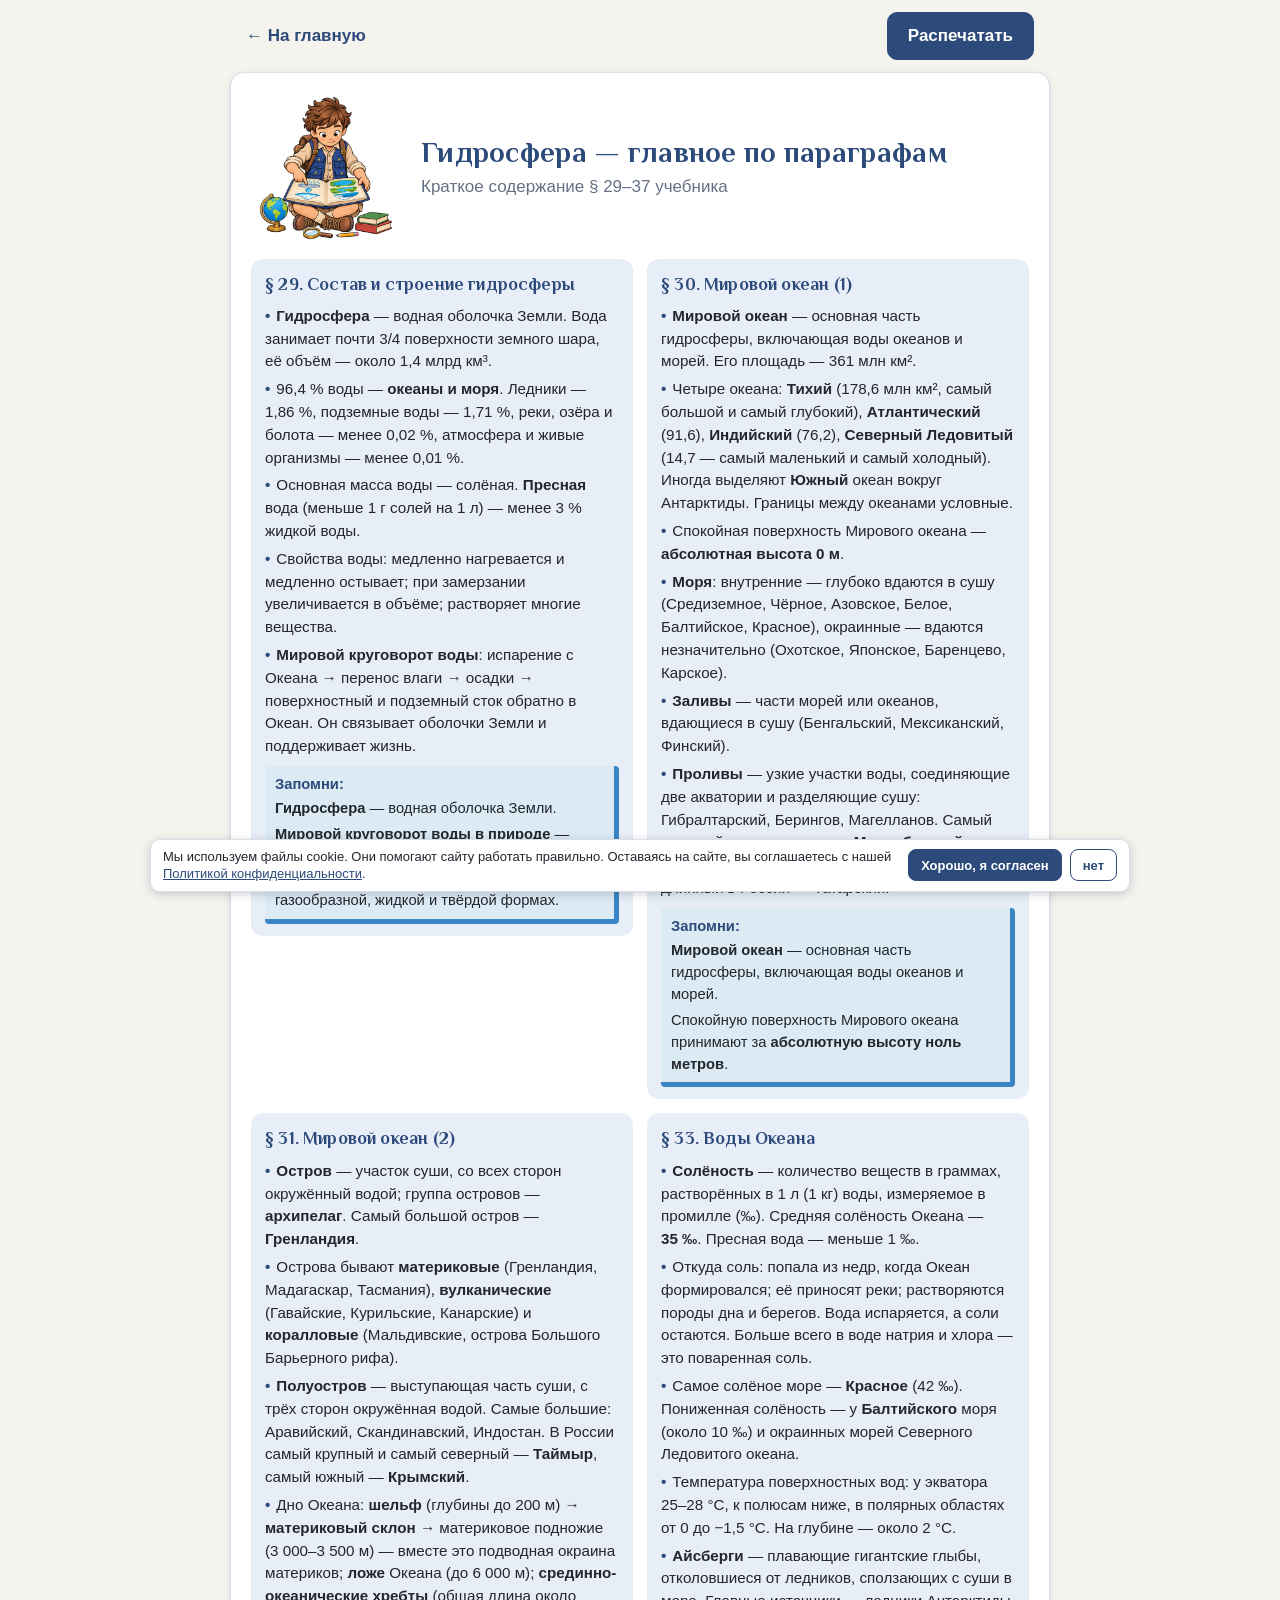
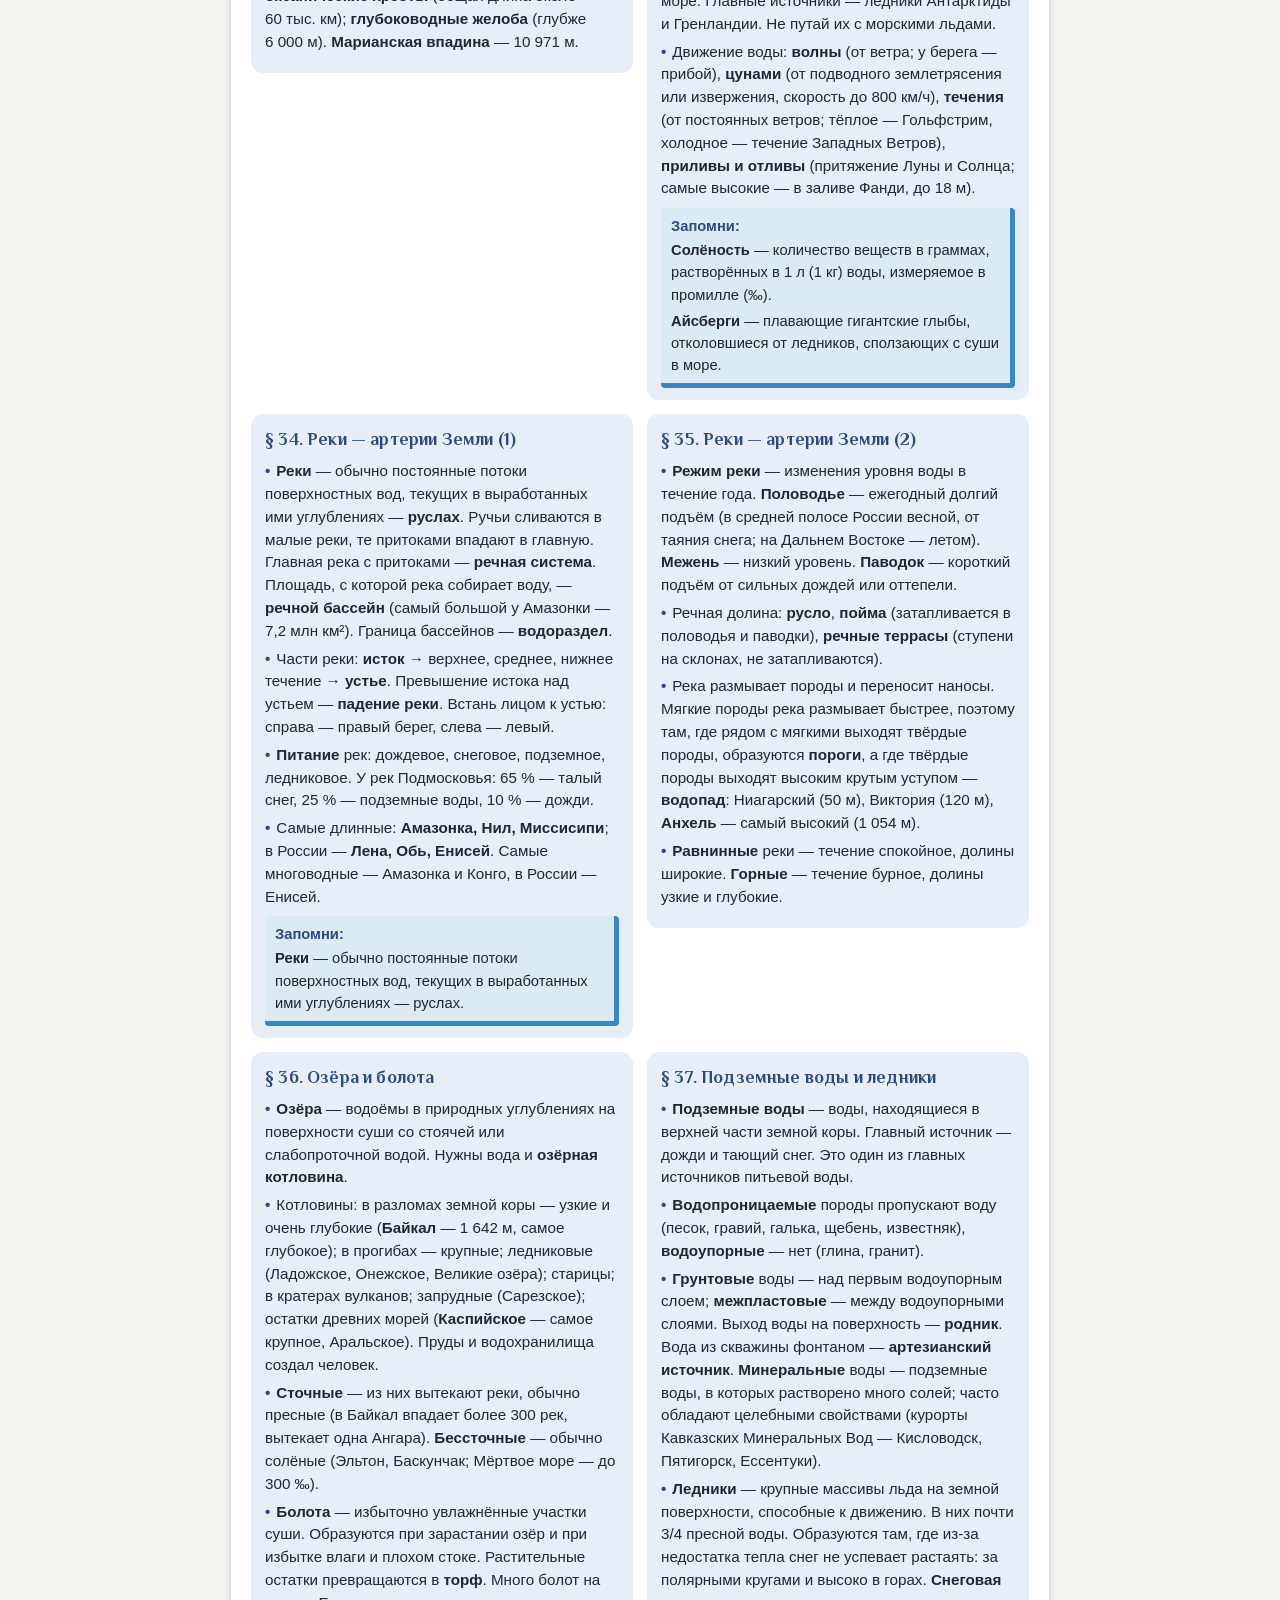
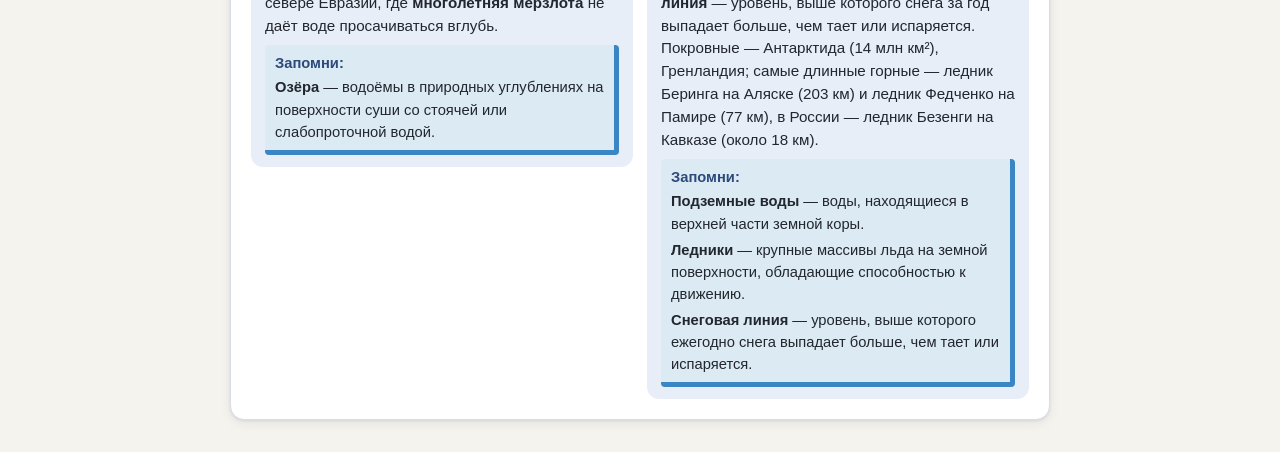
==== pamyatka.html @ 853a3f54 "Add hydrosphere geography trainer - Add static trainer for the "Hydrosphere" textbook chapter, plain" ====
<!DOCTYPE html>
<html lang="ru">
<head>
  <meta charset="utf-8">
  <meta name="viewport" content="width=device-width, initial-scale=1">
  <title>Гидросфера — главное по параграфам</title>
  <link rel="icon" type="image/png" sizes="32x32" href="favicon.png">
  <link rel="icon" type="image/svg+xml" href="favicon.svg">
  <link rel="stylesheet" href="css/style.css">
</head>
<body data-page="pamyatka">
  <div class="memo-bar">
    <a class="back-link" href="index.html">← На главную</a>
    <button type="button" class="btn primary" id="memo-print">Распечатать</button>
  </div>

  <main class="memo">
    <header class="memo-head">
      <img class="memo-pic" src="images/boy-study.png" alt="Мальчик-путешественник изучает атлас" width="480" height="480">
      <div>
        <h1>Гидросфера — главное по параграфам</h1>
        <p class="memo-sub">Краткое содержание § 29–37 учебника</p>
      </div>
    </header>

    <div class="memo-grid">
      <section class="memo-sec">
        <h2>§ 29. Состав и строение гидросферы</h2>
        <ul class="memo-list">
          <li><b>Гидросфера</b> — водная оболочка Земли. Вода занимает почти 3/4 поверхности земного шара, её объём — около 1,4&nbsp;млрд км³.</li>
          <li>96,4&nbsp;% воды — <b>океаны и моря</b>. Ледники — 1,86&nbsp;%, подземные воды — 1,71&nbsp;%, реки, озёра и болота — менее 0,02&nbsp;%, атмосфера и живые организмы — менее 0,01&nbsp;%.</li>
          <li>Основная масса воды — солёная. <b>Пресная</b> вода (меньше 1&nbsp;г солей на 1&nbsp;л) — менее 3&nbsp;% жидкой воды.</li>
          <li>Свойства воды: медленно нагревается и медленно остывает; при замерзании увеличивается в объёме; растворяет многие вещества.</li>
          <li><b>Мировой круговорот воды</b>: испарение с Океана → перенос влаги → осадки → поверхностный и подземный сток обратно в Океан. Он связывает оболочки Земли и поддерживает жизнь.</li>
        </ul>
        <div class="memo-defs">
          <p class="memo-defs-label">Запомни:</p>
          <p><b>Гидросфера</b> — водная оболочка Земли.</p>
          <p><b>Мировой круговорот воды в природе</b> — непрерывное перемещение воды в атмосфере, гидросфере, биосфере и земной коре в газообразной, жидкой и твёрдой формах.</p>
        </div>
      </section>
      <section class="memo-sec">
        <h2>§ 30. Мировой океан (1)</h2>
        <ul class="memo-list">
          <li><b>Мировой океан</b> — основная часть гидросферы, включающая воды океанов и морей. Его площадь — 361&nbsp;млн км².</li>
          <li>Четыре океана: <b>Тихий</b> (178,6&nbsp;млн км², самый большой и самый глубокий), <b>Атлантический</b> (91,6), <b>Индийский</b> (76,2), <b>Северный Ледовитый</b> (14,7 — самый маленький и самый холодный). Иногда выделяют <b>Южный</b> океан вокруг Антарктиды. Границы между океанами условные.</li>
          <li>Спокойная поверхность Мирового океана — <b>абсолютная высота 0&nbsp;м</b>.</li>
          <li><b>Моря</b>: внутренние — глубоко вдаются в сушу (Средиземное, Чёрное, Азовское, Белое, Балтийское, Красное), окраинные — вдаются незначительно (Охотское, Японское, Баренцево, Карское).</li>
          <li><b>Заливы</b> — части морей или океанов, вдающиеся в сушу (Бенгальский, Мексиканский, Финский).</li>
          <li><b>Проливы</b> — узкие участки воды, соединяющие две акватории и разделяющие сушу: Гибралтарский, Берингов, Магелланов. Самый длинный пролив в мире — <b>Мозамбикский</b>, самый широкий — <b>пролив Дрейка</b>; самый длинный в России — Татарский.</li>
        </ul>
        <div class="memo-defs">
          <p class="memo-defs-label">Запомни:</p>
          <p><b>Мировой океан</b> — основная часть гидросферы, включающая воды океанов и морей.</p>
          <p>Спокойную поверхность Мирового океана принимают за <b>абсолютную высоту ноль метров</b>.</p>
        </div>
      </section>
      <section class="memo-sec">
        <h2>§ 31. Мировой океан (2)</h2>
        <ul class="memo-list">
          <li><b>Остров</b> — участок суши, со всех сторон окружённый водой; группа островов — <b>архипелаг</b>. Самый большой остров — <b>Гренландия</b>.</li>
          <li>Острова бывают <b>материковые</b> (Гренландия, Мадагаскар, Тасмания), <b>вулканические</b> (Гавайские, Курильские, Канарские) и <b>коралловые</b> (Мальдивские, острова Большого Барьерного рифа).</li>
          <li><b>Полуостров</b> — выступающая часть суши, с трёх сторон окружённая водой. Самые большие: Аравийский, Скандинавский, Индостан. В России самый крупный и самый северный — <b>Таймыр</b>, самый южный — <b>Крымский</b>.</li>
          <li>Дно Океана: <b>шельф</b> (глубины до 200&nbsp;м) → <b>материковый склон</b> → материковое подножие (3&nbsp;000–3&nbsp;500&nbsp;м) — вместе это подводная окраина материков; <b>ложе</b> Океана (до 6&nbsp;000&nbsp;м); <b>срединно-океанические хребты</b> (общая длина около 60&nbsp;тыс. км); <b>глубоководные желоба</b> (глубже 6&nbsp;000&nbsp;м). <b>Марианская впадина</b> — 10&nbsp;971&nbsp;м.</li>
        </ul>
      </section>
      <section class="memo-sec">
        <h2>§ 33. Воды Океана</h2>
        <ul class="memo-list">
          <li><b>Солёность</b> — количество веществ в граммах, растворённых в 1&nbsp;л (1 кг) воды, измеряемое в промилле (‰). Средняя солёность Океана — <b>35&nbsp;‰</b>. Пресная вода — меньше 1&nbsp;‰.</li>
          <li>Откуда соль: попала из недр, когда Океан формировался; её приносят реки; растворяются породы дна и берегов. Вода испаряется, а соли остаются. Больше всего в воде натрия и хлора — это поваренная соль.</li>
          <li>Самое солёное море — <b>Красное</b> (42&nbsp;‰). Пониженная солёность — у <b>Балтийского</b> моря (около 10&nbsp;‰) и окраинных морей Северного Ледовитого океана.</li>
          <li>Температура поверхностных вод: у экватора 25–28&nbsp;°C, к полюсам ниже, в полярных областях от 0 до −1,5&nbsp;°C. На глубине — около 2&nbsp;°C.</li>
          <li><b>Айсберги</b> — плавающие гигантские глыбы, отколовшиеся от ледников, сползающих с суши в море. Главные источники — ледники Антарктиды и Гренландии. Не путай их с морскими льдами.</li>
          <li>Движение воды: <b>волны</b> (от ветра; у берега — прибой), <b>цунами</b> (от подводного землетрясения или извержения, скорость до 800&nbsp;км/ч), <b>течения</b> (от постоянных ветров; тёплое — Гольфстрим, холодное — течение Западных Ветров), <b>приливы и отливы</b> (притяжение Луны и Солнца; самые высокие — в заливе Фанди, до 18&nbsp;м).</li>
        </ul>
        <div class="memo-defs">
          <p class="memo-defs-label">Запомни:</p>
          <p><b>Солёность</b> — количество веществ в граммах, растворённых в 1&nbsp;л (1&nbsp;кг) воды, измеряемое в промилле (‰).</p>
          <p><b>Айсберги</b> — плавающие гигантские глыбы, отколовшиеся от ледников, сползающих с суши в море.</p>
        </div>
      </section>
      <section class="memo-sec">
        <h2>§ 34. Реки — артерии Земли (1)</h2>
        <ul class="memo-list">
          <li><b>Реки</b> — обычно постоянные потоки поверхностных вод, текущих в выработанных ими углублениях — <b>руслах</b>. Ручьи сливаются в малые реки, те притоками впадают в главную. Главная река с притоками — <b>речная система</b>. Площадь, с которой река собирает воду, — <b>речной бассейн</b> (самый большой у Амазонки — 7,2&nbsp;млн км²). Граница бассейнов — <b>водораздел</b>.</li>
          <li>Части реки: <b>исток</b> → верхнее, среднее, нижнее течение → <b>устье</b>. Превышение истока над устьем — <b>падение реки</b>. Встань лицом к устью: справа — правый берег, слева — левый.</li>
          <li><b>Питание</b> рек: дождевое, снеговое, подземное, ледниковое. У рек Подмосковья: 65&nbsp;% — талый снег, 25&nbsp;% — подземные воды, 10&nbsp;% — дожди.</li>
          <li>Самые длинные: <b>Амазонка, Нил, Миссисипи</b>; в России — <b>Лена, Обь, Енисей</b>. Самые многоводные — Амазонка и Конго, в России — Енисей.</li>
        </ul>
        <div class="memo-defs">
          <p class="memo-defs-label">Запомни:</p>
          <p><b>Реки</b> — обычно постоянные потоки поверхностных вод, текущих в выработанных ими углублениях — руслах.</p>
        </div>
      </section>
      <section class="memo-sec">
        <h2>§ 35. Реки — артерии Земли (2)</h2>
        <ul class="memo-list">
          <li><b>Режим реки</b> — изменения уровня воды в течение года. <b>Половодье</b> — ежегодный долгий подъём (в средней полосе России весной, от таяния снега; на Дальнем Востоке — летом). <b>Межень</b> — низкий уровень. <b>Паводок</b> — короткий подъём от сильных дождей или оттепели.</li>
          <li>Речная долина: <b>русло</b>, <b>пойма</b> (затапливается в половодья и паводки), <b>речные террасы</b> (ступени на склонах, не затапливаются).</li>
          <li>Река размывает породы и переносит наносы. Мягкие породы река размывает быстрее, поэтому там, где рядом с мягкими выходят твёрдые породы, образуются <b>пороги</b>, а где твёрдые породы выходят высоким крутым уступом — <b>водопад</b>: Ниагарский (50&nbsp;м), Виктория (120&nbsp;м), <b>Анхель</b> — самый высокий (1&nbsp;054&nbsp;м).</li>
          <li><b>Равнинные</b> реки — течение спокойное, долины широкие. <b>Горные</b> — течение бурное, долины узкие и глубокие.</li>
        </ul>
      </section>
      <section class="memo-sec">
        <h2>§ 36. Озёра и болота</h2>
        <ul class="memo-list">
          <li><b>Озёра</b> — водоёмы в природных углублениях на поверхности суши со стоячей или слабопроточной водой. Нужны вода и <b>озёрная котловина</b>.</li>
          <li>Котловины: в разломах земной коры — узкие и очень глубокие (<b>Байкал</b> — 1&nbsp;642&nbsp;м, самое глубокое); в прогибах — крупные; ледниковые (Ладожское, Онежское, Великие озёра); старицы; в кратерах вулканов; запрудные (Сарезское); остатки древних морей (<b>Каспийское</b> — самое крупное, Аральское). Пруды и водохранилища создал человек.</li>
          <li><b>Сточные</b> — из них вытекают реки, обычно пресные (в Байкал впадает более 300 рек, вытекает одна Ангара). <b>Бессточные</b> — обычно солёные (Эльтон, Баскунчак; Мёртвое море — до 300&nbsp;‰).</li>
          <li><b>Болота</b> — избыточно увлажнённые участки суши. Образуются при зарастании озёр и при избытке влаги и плохом стоке. Растительные остатки превращаются в <b>торф</b>. Много болот на севере Евразии, где <b>многолетняя мерзлота</b> не даёт воде просачиваться вглубь.</li>
        </ul>
        <div class="memo-defs">
          <p class="memo-defs-label">Запомни:</p>
          <p><b>Озёра</b> — водоёмы в природных углублениях на поверхности суши со стоячей или слабопроточной водой.</p>
        </div>
      </section>
      <section class="memo-sec">
        <h2>§ 37. Подземные воды и ледники</h2>
        <ul class="memo-list">
          <li><b>Подземные воды</b> — воды, находящиеся в верхней части земной коры. Главный источник — дожди и тающий снег. Это один из главных источников питьевой воды.</li>
          <li><b>Водопроницаемые</b> породы пропускают воду (песок, гравий, галька, щебень, известняк), <b>водоупорные</b> — нет (глина, гранит).</li>
          <li><b>Грунтовые</b> воды — над первым водоупорным слоем; <b>межпластовые</b> — между водоупорными слоями. Выход воды на поверхность — <b>родник</b>. Вода из скважины фонтаном — <b>артезианский источник</b>. <b>Минеральные</b> воды — подземные воды, в которых растворено много солей; часто обладают целебными свойствами (курорты Кавказских Минеральных Вод — Кисловодск, Пятигорск, Ессентуки).</li>
          <li><b>Ледники</b> — крупные массивы льда на земной поверхности, способные к движению. В них почти 3/4 пресной воды. Образуются там, где из-за недостатка тепла снег не успевает растаять: за полярными кругами и высоко в горах. <b>Снеговая линия</b> — уровень, выше которого снега за год выпадает больше, чем тает или испаряется. Покровные — Антарктида (14&nbsp;млн км²), Гренландия; самые длинные горные — ледник Беринга на Аляске (203&nbsp;км) и ледник Федченко на Памире (77&nbsp;км), в России — ледник Безенги на Кавказе (около 18&nbsp;км).</li>
        </ul>
        <div class="memo-defs">
          <p class="memo-defs-label">Запомни:</p>
          <p><b>Подземные воды</b> — воды, находящиеся в верхней части земной коры.</p>
          <p><b>Ледники</b> — крупные массивы льда на земной поверхности, обладающие способностью к движению.</p>
          <p><b>Снеговая линия</b> — уровень, выше которого ежегодно снега выпадает больше, чем тает или испаряется.</p>
        </div>
      </section>
    </div>
  </main>

  <script src="js/common.js"></script>
  <script src="js/analytics.js"></script>
  <script>
    document.getElementById('memo-print').addEventListener('click', function () { window.print(); });
  </script>
</body>
</html>
---- css/style.css ----
:root {
  --accent: #2c4a7a;
  --accent-dark: #1f3659;
  --accent-soft: #e8eef8;
  --bg: #f5f3ee;
  --card: #ffffff;
  --text: #22262e;
  --muted: #667085;
  --border: #d9dde5;
  --green: #2e7d32;
  --green-bg: #e6f4e7;
  --red: #c62828;
  --red-bg: #fbe9e9;
  --shadow: 0 1px 3px rgba(30, 40, 60, .10), 0 4px 12px rgba(30, 40, 60, .06);
}

/* Заголовочный шрифт Philosopher (SIL Open Font License), лежит в fonts/ — работает без интернета и в печати */
@font-face {
  font-family: 'Philosopher';
  font-style: normal;
  font-weight: 700;
  font-display: swap;
  src: url(../fonts/philosopher-700-cyrillic.woff2) format('woff2');
  unicode-range: U+0301, U+0400-045F, U+0490-0491, U+04B0-04B1, U+2116;
}
@font-face {
  font-family: 'Philosopher';
  font-style: normal;
  font-weight: 700;
  font-display: swap;
  src: url(../fonts/philosopher-700-latin.woff2) format('woff2');
  unicode-range: U+0000-00FF, U+0131, U+0152-0153, U+02BB-02BC, U+02C6, U+02DA, U+02DC, U+0304, U+0308, U+0329, U+2000-206F, U+20AC, U+2122, U+2191, U+2193, U+2212, U+2215, U+FEFF, U+FFFD;
}

* { box-sizing: border-box; }

html { -webkit-text-size-adjust: 100%; }

body {
  margin: 0;
  background: var(--bg);
  color: var(--text);
  font: 17px/1.5 -apple-system, BlinkMacSystemFont, "Segoe UI", Roboto, "Helvetica Neue", Arial, sans-serif;
  overflow-wrap: anywhere;
}

[hidden] { display: none !important; }

/* Все заголовки — шрифтом Philosopher */
h1, h2, h3, .menu-title, .result-grade {
  font-family: 'Philosopher', Georgia, 'Times New Roman', serif;
  font-weight: 700;
  letter-spacing: .01em;
}

.wrap { max-width: 980px; margin: 0 auto; padding: 0 16px; }

.site-header { background: var(--accent); color: #fff; padding: 22px 0 18px; margin-bottom: 24px; }
.site-header h1 { margin: 0; font-size: 1.6rem; line-height: 1.25; }
.subtitle { margin: 4px 0 0; opacity: .85; font-size: .95rem; }

main.wrap { padding-bottom: 32px; }

/* ---------- Кнопки ---------- */
.btn {
  min-height: 44px;
  padding: 10px 20px;
  border: 1px solid var(--accent);
  border-radius: 10px;
  background: #fff;
  color: var(--accent);
  font: inherit;
  font-weight: 600;
  cursor: pointer;
  touch-action: manipulation;
}
.btn:hover { background: var(--accent-soft); }
.btn.primary { background: var(--accent); color: #fff; }
.btn.primary:hover { background: var(--accent-dark); }
.btn.ghost { border-color: transparent; background: transparent; padding-left: 8px; padding-right: 12px; }
.btn.ghost:hover { background: var(--accent-soft); }
.btn:focus-visible, .option:focus-visible, .cell:focus-visible, .menu-card:focus-visible {
  outline: 3px solid rgba(44, 74, 122, .45);
  outline-offset: 2px;
}

/* ---------- Меню ---------- */
.menu {
  position: relative;
  display: flex; align-items: center; justify-content: flex-end;
  min-height: 440px;
  min-height: max(440px, calc(100vh - 170px));
  min-height: max(440px, calc(100svh - 170px));
  max-height: 760px;
  padding: 24px;
  border-radius: 14px;
  overflow: hidden;
  box-shadow: var(--shadow);
  background: #b9c7dc;
}
.hero {
  position: absolute; inset: 0; z-index: 0;
  margin: 0;
}
.hero img {
  display: block; width: 100%; height: 100%; margin: 0;
  object-fit: cover; object-position: left center;
}
.menu-cards {
  position: relative; z-index: 1;
  width: 58%;
  display: grid; grid-template-columns: 1fr 1fr; gap: 14px;
}
.menu-card {
  display: flex; flex-direction: column; gap: 8px;
  padding: 22px;
  text-align: left;
  font: inherit; color: inherit;
  background: rgba(255, 255, 255, .86);
  -webkit-backdrop-filter: blur(6px);
  backdrop-filter: blur(6px);
  border: 1px solid var(--border);
  border-left: 5px solid var(--accent);
  border-radius: 14px;
  box-shadow: var(--shadow);
  cursor: pointer;
  transition: transform .12s, box-shadow .12s;
  touch-action: manipulation;
}
.menu-card:hover { background: rgba(255, 255, 255, .94); transform: translateY(-2px); box-shadow: 0 2px 6px rgba(30,40,60,.14), 0 8px 20px rgba(30,40,60,.10); }
.memo-pill {
  grid-column: 1 / -1; justify-self: center;
  display: inline-flex; align-items: center; justify-content: center;
  min-height: 44px; padding: 10px 22px;
  background: rgba(255, 255, 255, .86);
  -webkit-backdrop-filter: blur(6px);
  backdrop-filter: blur(6px);
  border: 1px solid var(--border);
  border-radius: 14px;
  box-shadow: var(--shadow);
  color: var(--accent); font-weight: 700; text-decoration: none;
  transition: transform .12s, box-shadow .12s, background-color .12s;
  touch-action: manipulation;
}
.memo-pill:hover { background: rgba(255, 255, 255, .94); transform: translateY(-2px); box-shadow: 0 2px 6px rgba(30,40,60,.14), 0 8px 20px rgba(30,40,60,.10); }
.memo-pill:focus-visible { outline: 3px solid rgba(44, 74, 122, .45); outline-offset: 2px; }
.menu-title { font-size: 1.15rem; font-weight: 700; color: var(--accent); }
.menu-desc { color: var(--muted); font-size: .95rem; }

/* ---------- Общее для режимов ---------- */
.mode-head { display: flex; align-items: center; gap: 12px; margin-bottom: 12px; flex-wrap: wrap; }
.mode-head h2 { margin: 0; font-size: 1.25rem; color: var(--accent); }
.hint { margin: 0 0 14px; color: var(--muted); font-size: .95rem; }
.section-title { margin: 24px 0 10px; color: var(--accent); }

.card {
  background: var(--card);
  border: 1px solid var(--border);
  border-radius: 14px;
  box-shadow: var(--shadow);
  padding: 20px;
  margin-bottom: 14px;
}

.bar {
  position: sticky; bottom: 0; z-index: 5;
  display: flex; flex-wrap: wrap; gap: 10px; justify-content: center;
  margin: 18px -16px 0;
  padding: 12px 16px calc(12px + env(safe-area-inset-bottom));
  background: rgba(245, 243, 238, .95);
  border-top: 1px solid var(--border);
  backdrop-filter: blur(4px);
}
.bar .btn { flex: 1 1 160px; max-width: 320px; }

.result {
  display: flex; align-items: center; gap: 16px;
  padding: 18px;
  margin-bottom: 16px;
  border-radius: 14px;
  border: 2px solid var(--accent);
  background: var(--accent-soft);
  scroll-margin-top: 12px;
}
.result-knight { flex: 0 0 auto; display: block; width: 140px; max-width: 30%; height: auto; }
.result-body { flex: 1 1 auto; min-width: 0; display: flex; flex-direction: column; gap: 4px; }
.result-top { display: flex; flex-wrap: wrap; align-items: center; gap: 6px 12px; }
.share-btn {
  min-height: 40px;
  padding: 6px 14px;
  background: rgba(255, 255, 255, .75);
  color: var(--accent);
  border: 1px solid var(--accent);
  border-radius: 999px;
  font-size: .95rem;
  white-space: nowrap;
}
.share-btn:hover { background: #fff; }
.result.good .share-btn { color: var(--green); border-color: var(--green); }
.result.low .share-btn { color: var(--red); border-color: var(--red); }
.result-grade { font-size: 2rem; line-height: 1.15; font-weight: 700; color: var(--accent); }
.result-score { font-size: 1.15rem; font-weight: 600; color: var(--accent); }
.result-phrase { font-size: 1rem; color: var(--text); }
.result.good { border-color: var(--green); background: var(--green-bg); }
.result.good .result-grade, .result.good .result-score { color: var(--green); }
.result.low { border-color: var(--red); background: var(--red-bg); }
.result.low .result-grade, .result.low .result-score { color: var(--red); }

/* ---------- Викторина «Выбери определение» ---------- */
.progress-line { display: flex; justify-content: space-between; color: var(--muted); font-size: .95rem; margin-bottom: 6px; }
.progress-track { height: 6px; background: var(--accent-soft); border-radius: 3px; overflow: hidden; margin-bottom: 18px; }
.progress-fill { height: 100%; background: var(--accent); }
.prompt { font-weight: 700; margin-bottom: 18px; }
.prompt-term { font-size: 1.7rem; color: var(--accent); }
.options { display: flex; flex-direction: column; gap: 10px; }
.option {
  display: block; width: 100%;
  min-height: 48px; padding: 12px 14px;
  text-align: left; font: inherit; color: var(--text);
  background: #fff;
  border: 2px solid var(--border);
  border-radius: 10px;
  cursor: pointer;
  touch-action: manipulation;
}
.option:hover { border-color: var(--accent); background: var(--accent-soft); }
.option.locked { cursor: default; }
.option.locked:hover { border-color: var(--border); background: #fff; }
.option.correct, .option.correct:hover { border-color: var(--green); background: var(--green-bg); }
.option.wrong, .option.wrong:hover { border-color: var(--red); background: var(--red-bg); }

.note-ok { color: var(--green); font-weight: 600; text-align: center; }
.mistake-prompt { font-weight: 700; margin-bottom: 8px; color: var(--accent); }
.answer { padding: 8px 12px; border-radius: 8px; margin-top: 6px; }
.wrong-text { background: var(--red-bg); color: var(--red); }
.right-text { background: var(--green-bg); color: var(--green); }

/* ---------- Режим «Соедини термины» ---------- */
.match-grid {
  display: grid;
  grid-template-columns: 1fr 2fr;
  gap: 8px;
}
.cell {
  padding: 10px 12px;
  background: #fff;
  border: 2px solid var(--border);
  border-radius: 10px;
  font-size: .95rem;
  cursor: pointer;
  user-select: none;
  -webkit-user-select: none;
  touch-action: manipulation;
  position: relative;
  transition: transform .18s ease, box-shadow .18s ease, background-color .18s ease, border-color .18s ease;
}
.term-cell { font-weight: 700; color: var(--accent); display: flex; align-items: center; }
.cell:hover { border-color: var(--accent); }
.cell.selected { border-color: var(--accent); background: #dbe6f7; box-shadow: 0 0 0 3px rgba(44, 74, 122, .25); }
.cell.lifted {
  transform: translateY(-4px) scale(1.02);
  box-shadow: 0 0 0 3px rgba(44, 74, 122, .25), 0 8px 18px rgba(30, 40, 60, .28);
  z-index: 2;
}
.cell.flying { z-index: 3; }
.cell.just-paired { animation: pairPulse .6s ease-out; }
@keyframes pairPulse {
  from { background-color: #c4d8f5; border-color: var(--accent); box-shadow: 0 0 0 4px rgba(44, 74, 122, .35); }
}
@media (prefers-reduced-motion: reduce) {
  .cell { transition: none; }
  .cell.lifted { transform: none; }
  .cell.just-paired { animation: none; }
}
.match-grid.locked .cell { cursor: default; }
.match-grid.locked .cell:hover { border-color: var(--border); }
.cell.ok, .match-grid.locked .cell.ok:hover { border-color: var(--green); background: var(--green-bg); }
.cell.bad, .match-grid.locked .cell.bad:hover { border-color: var(--red); background: var(--red-bg); }
.fix { margin-top: 8px; padding-top: 8px; border-top: 1px dashed var(--green); color: var(--green); font-weight: 600; }

/* ---------- Мобильные ---------- */
@media (max-width: 640px) {
  body { font-size: 16px; }
  .site-header h1 { font-size: 1.35rem; }
  .menu {
    display: block;
    min-height: 0; max-height: none;
    padding: 0;
    border-radius: 12px;
    background: var(--accent-soft);
  }
  .hero { position: relative; inset: auto; height: 78vw; }
  .hero img { width: 100%; height: 100%; object-fit: cover; object-position: 0% 35%; }
  .menu-cards { width: 100%; grid-template-columns: 1fr; gap: 10px; padding: 0 12px 12px; margin-top: -36px; }
  .menu-card { padding: 16px; }
  .memo-pill { justify-self: stretch; }
  .prompt-term { font-size: 1.4rem; }
  .card { padding: 16px; }
  .result { gap: 12px; padding: 14px; }
  .result-knight { width: 96px; max-width: 30%; }
  .result-grade { font-size: 1.7rem; }
  .share-btn { padding: 4px 12px; font-size: .9rem; }
  .result-score { font-size: 1rem; }
  .result-phrase { font-size: .92rem; }
  .match-grid { gap: 5px; }
  .cell { padding: 7px 8px; font-size: .78rem; line-height: 1.35; border-width: 1.5px; border-radius: 8px; }
  .bar { gap: 8px; }
  .bar .btn { flex: 1 1 90px; max-width: none; padding: 8px 10px; font-size: .95rem; }
}

/* ---------- Подвал и страница политики ---------- */
.site-footer { padding-top: 8px; padding-bottom: 28px; text-align: center; font-size: .85rem; }
.site-footer a { color: var(--muted); }
.privacy .back-link { display: inline-block; padding: 6px 0; color: var(--accent); font-weight: 600; text-decoration: none; }
.privacy .back-link:hover { text-decoration: underline; }
.privacy h2 { margin: 0 0 12px; color: var(--accent); }
.privacy h3 { margin: 20px 0 6px; color: var(--accent); font-size: 1.05rem; }
.privacy p, .privacy ul { margin: 0 0 10px; }
.privacy ul { padding-left: 22px; }
.privacy a { color: var(--accent); }

/* ---------- Баннер cookie ---------- */
.cookie-banner {
  position: fixed; left: 0; right: 0; bottom: 0; z-index: 2000;
  padding: 0 16px calc(8px + env(safe-area-inset-bottom));
  pointer-events: none;
}
.cookie-inner {
  pointer-events: auto;
  max-width: 980px; margin: 0 auto;
  display: flex; align-items: center; gap: 12px;
  padding: 8px 12px;
  background: var(--card);
  border: 1px solid var(--border);
  border-radius: 10px;
  box-shadow: 0 2px 10px rgba(30, 40, 60, .22);
}
.cookie-text { margin: 0; flex: 1 1 auto; min-width: 0; font-size: 13px; line-height: 1.35; }
.cookie-text a { color: var(--accent); }
.cookie-actions { flex: 0 0 auto; display: flex; flex-wrap: nowrap; gap: 8px; }
.cookie-banner .btn { min-height: 32px; padding: 4px 12px; font-size: 13px; white-space: nowrap; border-radius: 8px; }

@media (max-width: 640px) {
  .cookie-banner { padding-left: 8px; padding-right: 8px; }
  .cookie-inner { flex-direction: column; align-items: stretch; gap: 8px; padding: 8px; }
  .cookie-text { font-size: 12px; }
  .cookie-actions { width: 100%; }
  .cookie-banner .btn { flex: 1 1 0; min-height: 34px; white-space: normal; }
}

/* ---------- Отказ от cookie: сайт скрыт ---------- */
html.cookie-blocked body > *:not(.cookie-refused) { display: none !important; }
html.cookie-blocked body { overflow: hidden; }
.cookie-refused {
  position: fixed; inset: 0; z-index: 3000;
  min-height: 100vh; min-height: 100svh;
  display: flex; flex-direction: column; align-items: center; justify-content: center;
  gap: 18px; padding: 24px 16px;
  background: var(--bg);
  text-align: center;
}
.refused-knight { width: 220px; max-width: 60%; height: auto; display: block; }
.refused-text { margin: 0; max-width: 460px; font-size: 1.15rem; font-weight: 600; color: var(--accent); }
.refused-link { color: var(--muted); font-size: .85rem; }

@media (max-width: 640px) {
  .refused-knight { width: 160px; }
  .refused-text { font-size: 1.05rem; }
}

/* ---------- Памятка «Гидросфера — главное по параграфам» ---------- */
.memo-bar {
  max-width: 820px; margin: 0 auto; padding: 12px 16px 0;
  display: flex; align-items: center; justify-content: space-between; gap: 12px; flex-wrap: wrap;
}
.memo-bar .back-link { color: var(--accent); font-weight: 600; text-decoration: none; }
.memo-bar .back-link:hover { text-decoration: underline; }
.memo {
  max-width: 820px; margin: 12px auto 32px; padding: 20px;
  background: var(--card); border: 1px solid var(--border); border-radius: 14px; box-shadow: var(--shadow);
  display: flex; flex-direction: column; gap: 16px;
}
.memo-head { display: flex; align-items: center; gap: 20px; }
.memo-pic { width: 150px; height: auto; flex: 0 0 auto; display: block; }
.memo h1 { margin: 0; font-size: 1.8rem; line-height: 1.2; color: var(--accent); }
.memo-sub { margin: 4px 0 0; color: var(--muted); }
.memo-grid { display: grid; grid-template-columns: 1fr 1fr; gap: 14px; align-items: start; }
.memo-sec { background: var(--accent-soft); border-radius: 12px; padding: 12px 14px; break-inside: avoid; }
.memo-sec h2 { margin: 0 0 8px; font-size: 1.1rem; color: var(--accent); }
.memo-sec p { margin: 0 0 6px; }
.memo-sec p:last-child { margin-bottom: 0; }
.memo-list { margin: 0 0 8px; padding-left: 0; list-style: none; }
.memo-list li { margin-bottom: 5px; font-size: .95rem; }
.memo-list li::before { content: "•"; color: var(--accent); font-weight: 700; margin-right: 6px; }
.memo-defs { margin-top: 8px; padding: 7px 10px; background: #dceaf4; border-right: 5px solid #3a86c4; border-bottom: 5px solid #3a86c4; border-radius: 4px; break-inside: avoid; }
.memo-defs p { margin: 0 0 4px; font-size: .92rem; }
.memo-defs p:last-child { margin-bottom: 0; }
.memo-defs .memo-defs-label { color: var(--accent); font-weight: 700; margin-bottom: 2px; }

@media (max-width: 640px) {
  .memo { padding: 14px; margin-left: 8px; margin-right: 8px; gap: 12px; }
  .memo-head { gap: 12px; }
  .memo-pic { width: 100px; }
  .memo h1 { font-size: 1.3rem; }
  .memo-grid { grid-template-columns: 1fr; }
}

@media print {
  @page { size: A4; margin: 10mm; }
  body[data-page="pamyatka"] { background: #fff; font-size: 9.3pt; line-height: 1.25; -webkit-print-color-adjust: exact; print-color-adjust: exact; }
  body[data-page="pamyatka"] .memo-bar,
  body[data-page="pamyatka"] .cookie-banner,
  body[data-page="pamyatka"] .cookie-refused { display: none !important; }
  body[data-page="pamyatka"] .memo { max-width: none; margin: 0; padding: 0; border: 0; border-radius: 0; box-shadow: none; gap: 5px; }
  body[data-page="pamyatka"] .memo-head { gap: 12px; }
  body[data-page="pamyatka"] .memo-pic { width: 26mm; }
  body[data-page="pamyatka"] .memo h1 { font-size: 18pt; }
  body[data-page="pamyatka"] .memo-sub { font-size: 10pt; }
  body[data-page="pamyatka"] .memo-grid { display: block; columns: 2; column-gap: 6px; }
  body[data-page="pamyatka"] .memo-sec { padding: 4px 8px; border-radius: 8px; margin-bottom: 6px; break-inside: avoid; }
  body[data-page="pamyatka"] .memo-sec h2 { font-size: 10.5pt; margin-bottom: 3px; }
  body[data-page="pamyatka"] .memo-sec p { margin-bottom: 2px; }
  body[data-page="pamyatka"] .memo-list { margin-bottom: 3px; }
  body[data-page="pamyatka"] .memo-list li { margin-bottom: 2px; font-size: inherit; }
  body[data-page="pamyatka"] .memo-defs { padding: 4px 7px; margin-top: 5px; border-right-width: 3px; border-bottom-width: 3px; }
  body[data-page="pamyatka"] .memo-defs p { font-size: 9pt; margin-bottom: 2px; }
}
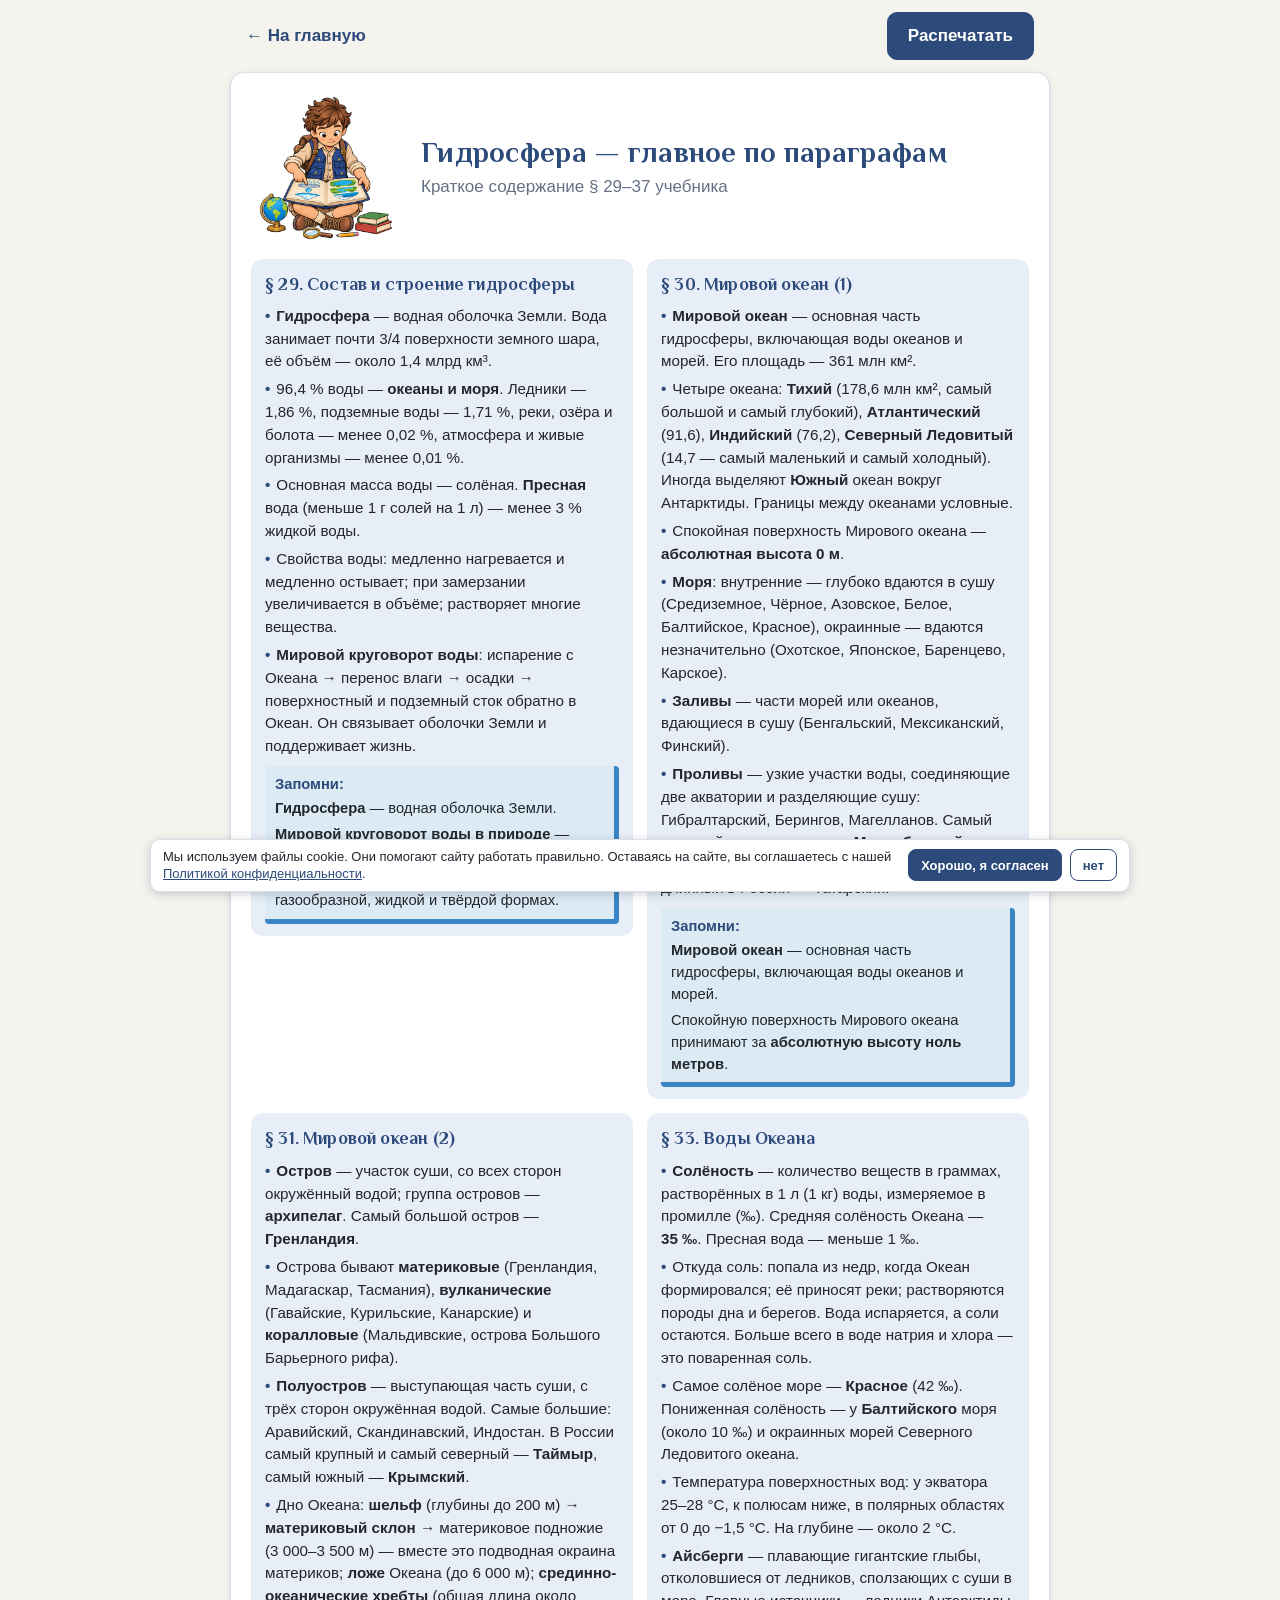
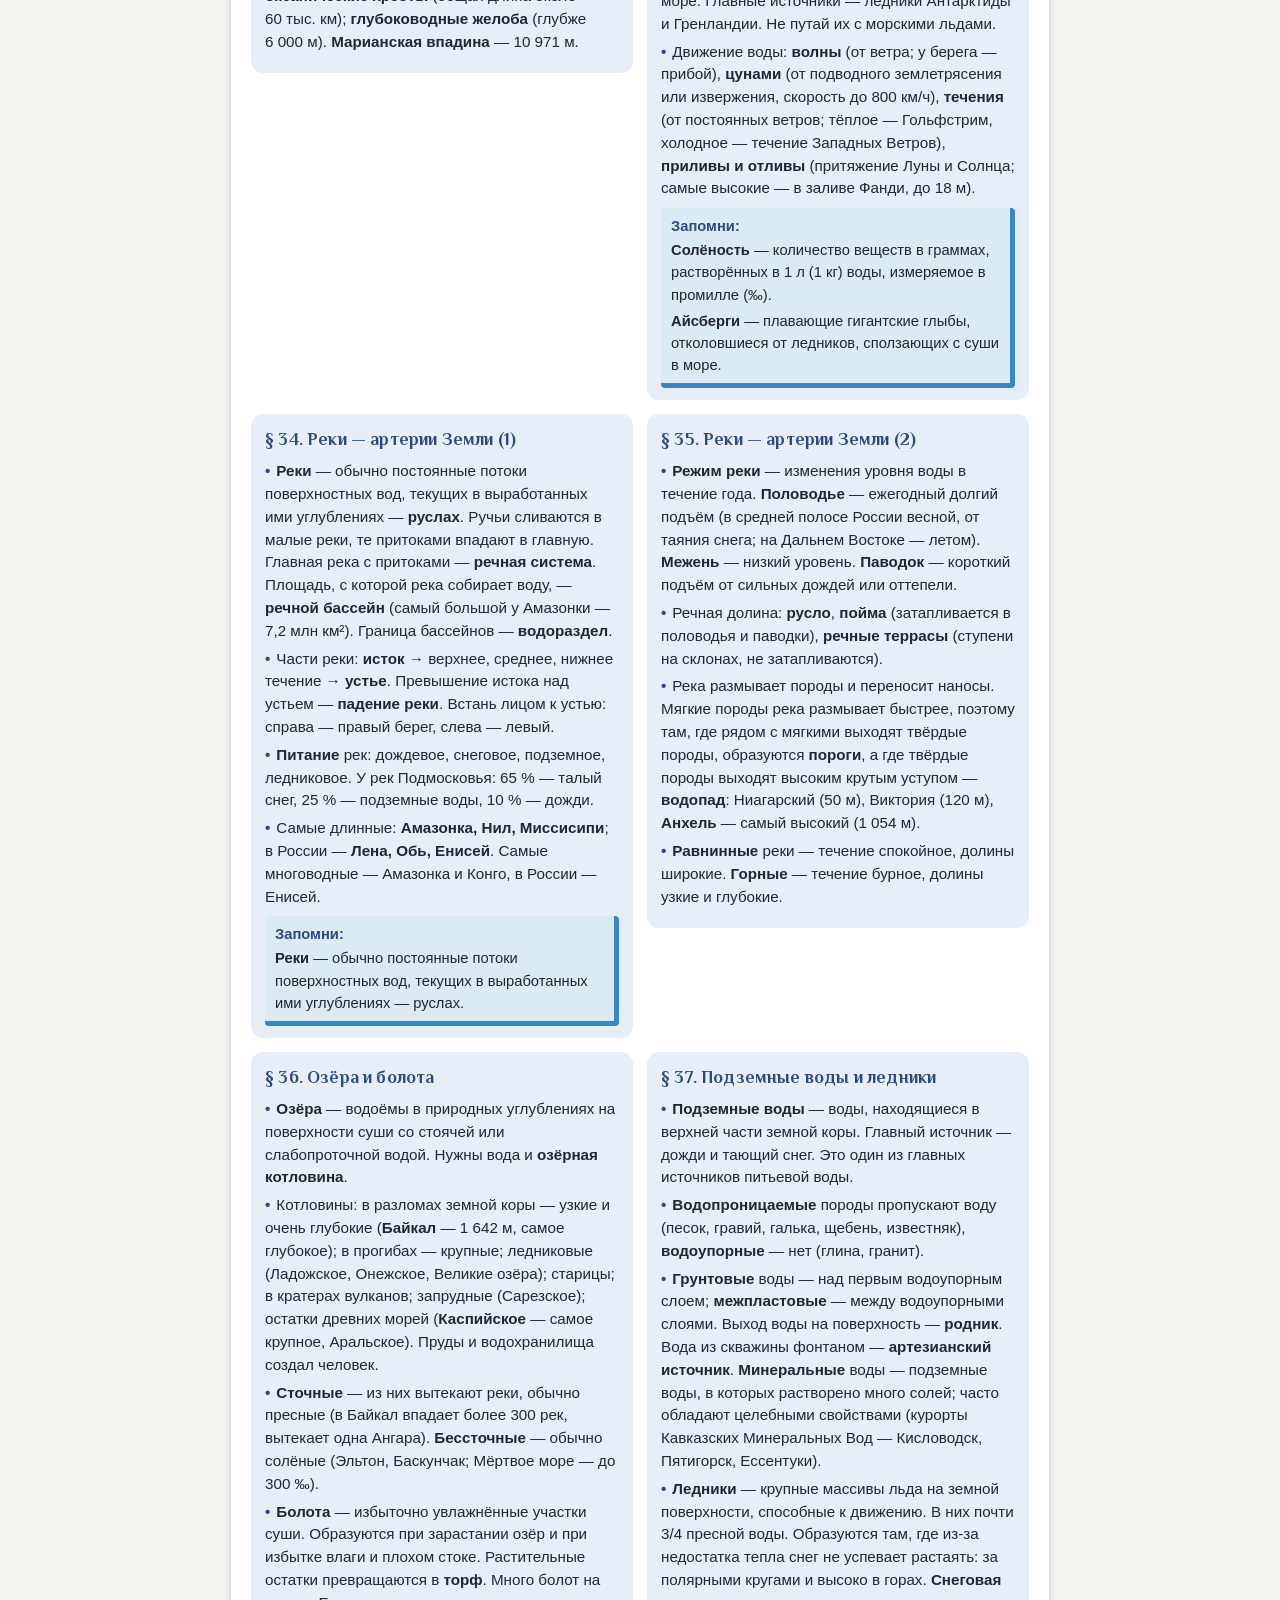
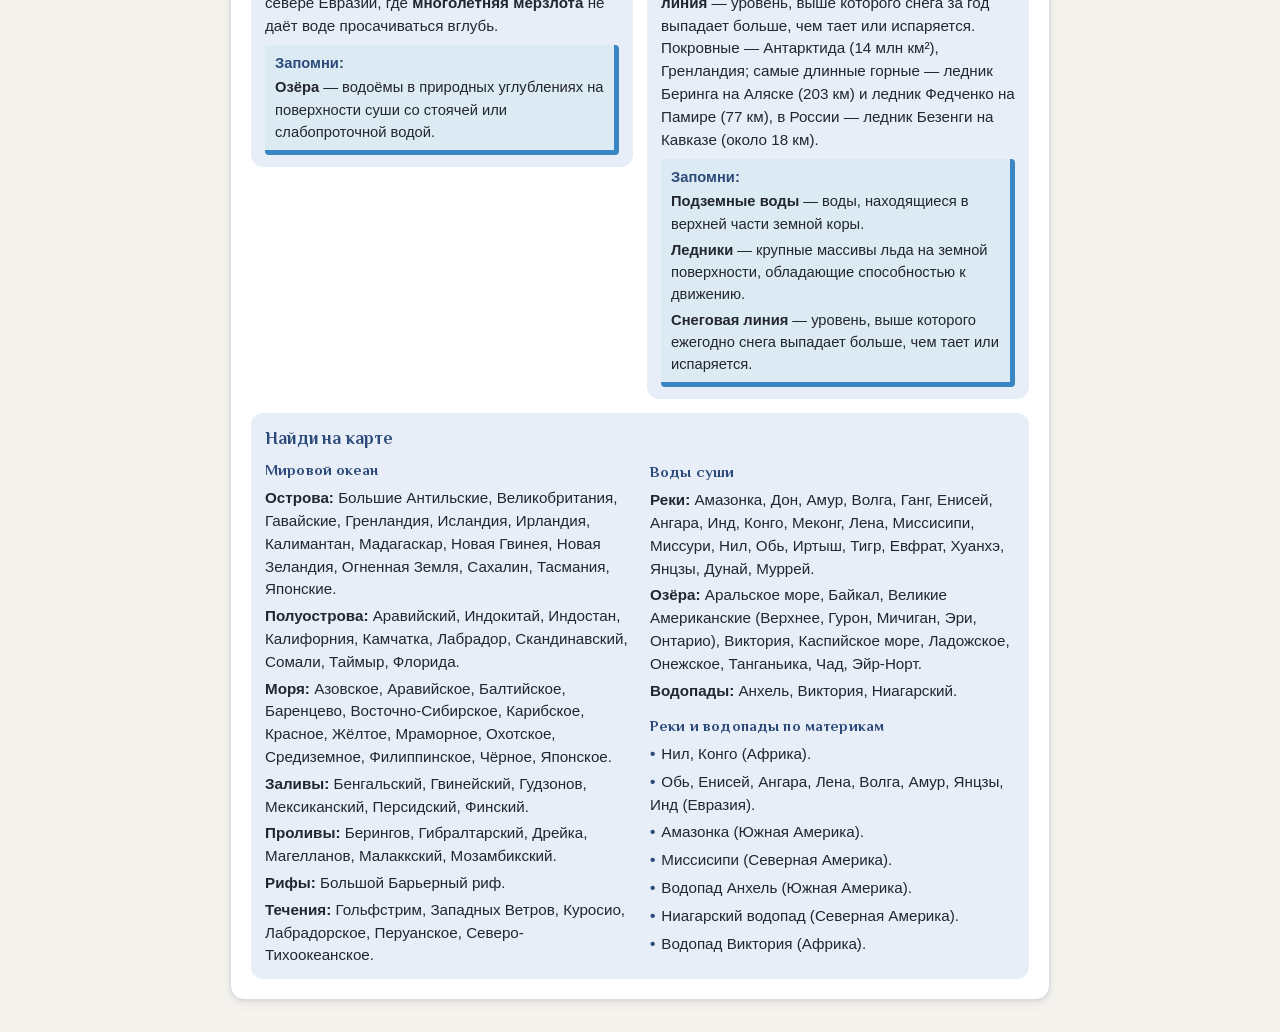
==== commit 3fd735b5: "Add river terms to quiz and map block to cheat sheet - Add 17 river terms with four wrong definition" ====
--- a/pamyatka.html
+++ b/pamyatka.html
@@ -130,6 +130,39 @@
           <p><b>Снеговая линия</b> — уровень, выше которого ежегодно снега выпадает больше, чем тает или испаряется.</p>
         </div>
       </section>
+      <section class="memo-sec memo-wide">
+        <h2>Найди на карте</h2>
+        <div class="memo-cols">
+          <div class="memo-group">
+            <h3>Мировой океан</h3>
+            <p><b>Острова:</b> Большие Антильские, Великобритания, Гавайские, Гренландия, Исландия, Ирландия, Калимантан, Мадагаскар, Новая Гвинея, Новая Зеландия, Огненная Земля, Сахалин, Тасмания, Японские.</p>
+            <p><b>Полуострова:</b> Аравийский, Индокитай, Индостан, Калифорния, Камчатка, Лабрадор, Скандинавский, Сомали, Таймыр, Флорида.</p>
+            <p><b>Моря:</b> Азовское, Аравийское, Балтийское, Баренцево, Восточно-Сибирское, Карибское, Красное, Жёлтое, Мраморное, Охотское, Средиземное, Филиппинское, Чёрное, Японское.</p>
+            <p><b>Заливы:</b> Бенгальский, Гвинейский, Гудзонов, Мексиканский, Персидский, Финский.</p>
+            <p><b>Проливы:</b> Берингов, Гибралтарский, Дрейка, Магелланов, Малаккский, Мозамбикский.</p>
+            <p><b>Рифы:</b> Большой Барьерный риф.</p>
+            <p><b>Течения:</b> Гольфстрим, Западных Ветров, Куросио, Лабрадорское, Перуанское, Северо-Тихоокеанское.</p>
+          </div>
+          <div class="memo-group">
+            <h3>Воды суши</h3>
+            <p><b>Реки:</b> Амазонка, Дон, Амур, Волга, Ганг, Енисей, Ангара, Инд, Конго, Меконг, Лена, Миссисипи, Миссури, Нил, Обь, Иртыш, Тигр, Евфрат, Хуанхэ, Янцзы, Дунай, Муррей.</p>
+            <p><b>Озёра:</b> Аральское море, Байкал, Великие Американские (Верхнее, Гурон, Мичиган, Эри, Онтарио), Виктория, Каспийское море, Ладожское, Онежское, Танганьика, Чад, Эйр-Норт.</p>
+            <p><b>Водопады:</b> Анхель, Виктория, Ниагарский.</p>
+          </div>
+          <div class="memo-group">
+            <h3>Реки и водопады по материкам</h3>
+            <ul class="memo-list">
+              <li>Нил, Конго (Африка).</li>
+              <li>Обь, Енисей, Ангара, Лена, Волга, Амур, Янцзы, Инд (Евразия).</li>
+              <li>Амазонка (Южная Америка).</li>
+              <li>Миссисипи (Северная Америка).</li>
+              <li>Водопад Анхель (Южная Америка).</li>
+              <li>Ниагарский водопад (Северная Америка).</li>
+              <li>Водопад Виктория (Африка).</li>
+            </ul>
+          </div>
+        </div>
+      </section>
     </div>
   </main>
 
--- a/css/style.css
+++ b/css/style.css
@@ -396,6 +396,13 @@
 .memo-defs p { margin: 0 0 4px; font-size: .92rem; }
 .memo-defs p:last-child { margin-bottom: 0; }
 .memo-defs .memo-defs-label { color: var(--accent); font-weight: 700; margin-bottom: 2px; }
+.memo-wide { grid-column: 1 / -1; }
+.memo-cols { display: grid; grid-template-columns: 1fr 1fr; gap: 4px 20px; align-items: start; }
+.memo-group:first-child { grid-row: 1 / span 2; }
+.memo-group h3 { margin: 0 0 5px; font-size: .95rem; color: var(--accent); }
+.memo-group + .memo-group h3 { margin-top: 2px; }
+.memo-group p { margin: 0 0 4px; font-size: .95rem; }
+.memo-group .memo-list { margin-bottom: 0; }
 
 @media (max-width: 640px) {
   .memo { padding: 14px; margin-left: 8px; margin-right: 8px; gap: 12px; }
@@ -403,6 +410,8 @@
   .memo-pic { width: 100px; }
   .memo h1 { font-size: 1.3rem; }
   .memo-grid { grid-template-columns: 1fr; }
+  .memo-cols { grid-template-columns: 1fr; }
+  .memo-group:first-child { grid-row: auto; }
 }
 
 @media print {
@@ -424,4 +433,8 @@
   body[data-page="pamyatka"] .memo-list li { margin-bottom: 2px; font-size: inherit; }
   body[data-page="pamyatka"] .memo-defs { padding: 4px 7px; margin-top: 5px; border-right-width: 3px; border-bottom-width: 3px; }
   body[data-page="pamyatka"] .memo-defs p { font-size: 9pt; margin-bottom: 2px; }
-}
+  body[data-page="pamyatka"] .memo-wide { column-span: all; break-inside: avoid; margin-top: 2px; }
+  body[data-page="pamyatka"] .memo-cols { gap: 2px 14px; }
+  body[data-page="pamyatka"] .memo-group h3 { font-size: 9.5pt; margin-bottom: 2px; }
+  body[data-page="pamyatka"] .memo-group p { font-size: inherit; margin-bottom: 2px; }
+}
